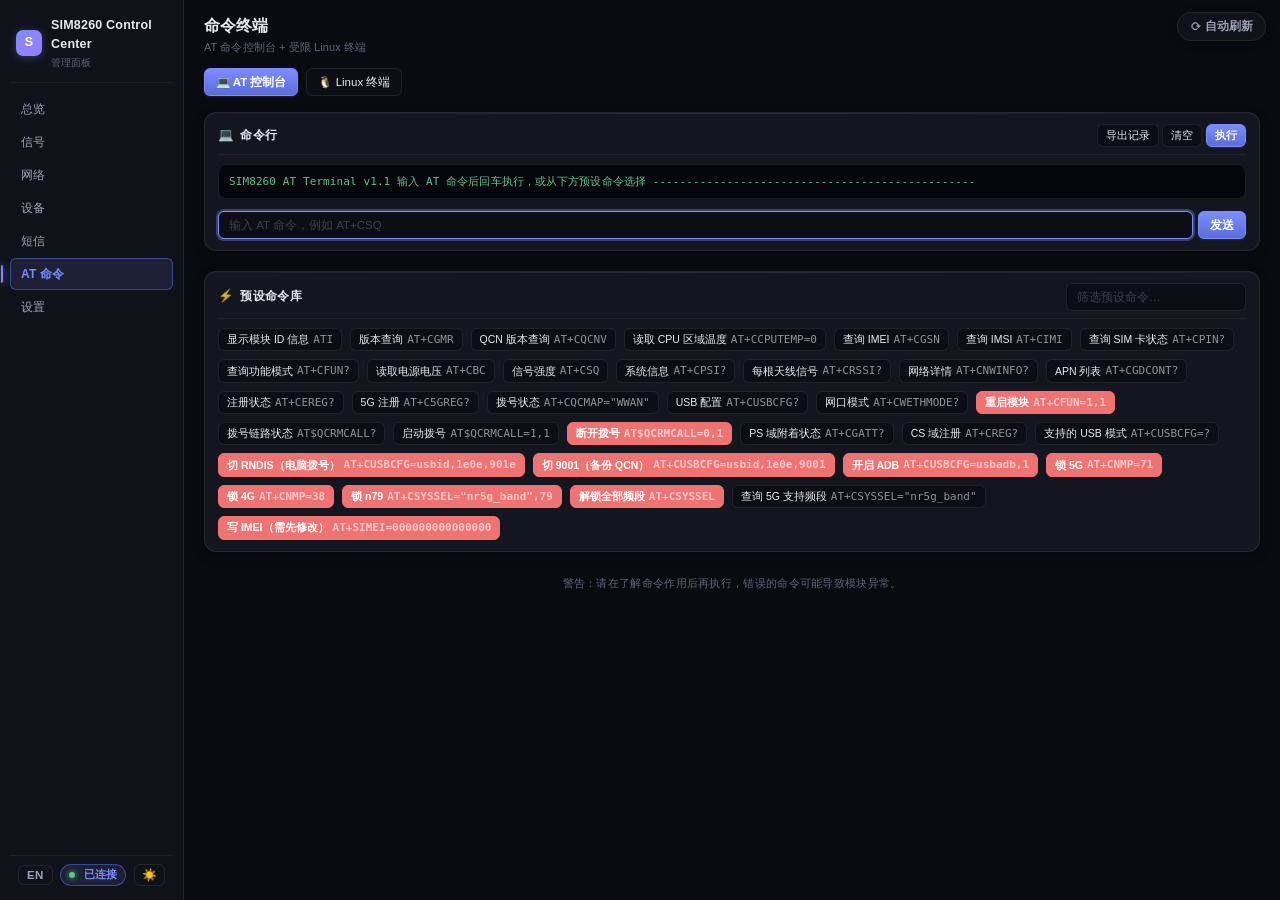
==== www/atcmd.html @ 304ddb35 "add" ====
<!DOCTYPE html>
<html lang="zh-CN">
<head>
  <meta charset="UTF-8" />
  <meta name="viewport" content="width=device-width, initial-scale=1.0, viewport-fit=cover" />
  <title>AT 命令终端 · SIM8260</title>
  <script src="js/wb-theme.js"></script>
  <script src="js/i18n.js"></script>
<link rel="stylesheet" href="css/styles.css" />
</head>
<body>

<header class="topbar">
  <div class="brand">
    <div class="brand-logo">S</div>
    <div>
      <div class="brand-title">SIM8260 Control Center</div>
      <div class="brand-subtitle">管理面板</div>
    </div>
  </div>
  <nav class="nav-tabs">
    <a href="index.html" class="nav-tab">总览</a>
    <a href="signal.html" class="nav-tab">信号</a>
    <a href="network.html" class="nav-tab">网络</a>
    <a href="device.html" class="nav-tab">设备</a>
    <a href="sms.html" class="nav-tab">短信</a>
    <a href="atcmd.html" class="nav-tab active">AT 命令</a>
    <a href="settings.html" class="nav-tab">设置</a>
  </nav>
  <div class="topbar-foot">
    <span class="status-pill online" id="status-pill">
      <span class="status-dot"></span>
      <span id="status-text">已连接</span>
    </span>
  </div>
</header>

<main class="container">
  <div>
    <h1 class="page-title">命令终端</h1>
    <p class="page-subtitle">AT 命令控制台 + 受限 Linux 终端</p>
  </div>

  <!-- Tab 切换 -->
  <div style="display:flex;gap:8px;margin-bottom:16px;">
    <button class="btn btn-primary" id="tab-at" onclick="switchTab('at')">💻 AT 控制台</button>
    <button class="btn" id="tab-shell" onclick="switchTab('shell')">🐧 Linux 终端</button>
  </div>

  <!-- ============ AT 控制台 ============ -->
  <div id="panel-at">
    <div class="card">
      <div class="card-header">
        <div class="card-title"><span class="icon">💻</span> 命令行</div>
        <div>
          <button class="btn btn-sm" onclick="exportLog()">导出记录</button>
          <button class="btn btn-sm" onclick="clearTerm()">清空</button>
          <button class="btn btn-sm btn-primary" onclick="sendInput()">执行</button>
        </div>
      </div>
      <div class="terminal" id="terminal">
<div class="prompt">SIM8260 AT Terminal v1.1
输入 AT 命令后回车执行，或从下方预设命令选择
------------------------------------------------</div>
      </div>
      <div class="input-group" style="margin-top:12px;">
        <input type="text" class="input" id="cmd-input" placeholder="输入 AT 命令，例如 AT+CSQ" 
               onkeydown="if(event.key==='Enter')sendInput()" />
        <button class="btn btn-primary" onclick="sendInput()">发送</button>
      </div>
    </div>

    <!-- 预设命令库 -->
    <div class="card" style="margin-top:20px;">
      <div class="card-header">
        <div class="card-title"><span class="icon">⚡</span> 预设命令库</div>
        <div style="display:flex;gap:8px;align-items:center;">
          <input type="text" class="input" id="preset-filter" placeholder="筛选预设命令…" style="width:180px;"
                 oninput="renderPresets()" />
        </div>
      </div>
      <div id="preset-list" style="display:flex;flex-wrap:wrap;gap:8px;"></div>
    </div>
  </div>

  <!-- ============ Linux 终端 ============ -->
  <div id="panel-shell" style="display:none;">
    <div class="card">
      <div class="card-header">
        <div class="card-title"><span class="icon">🐧</span> Linux 终端</div>
        <div>
          <button class="btn btn-sm" onclick="clearShell()">清空</button>
        </div>
      </div>
      <div class="terminal" id="shell-term">
<div class="prompt">受限只读 Linux 终端
支持：ls / free / df / cat / ps / top / uname / date / ifconfig / ip / dmesg / grep 等
禁止：rm / dd / reboot / kill / 重定向 / 管道拼接 等危险操作
------------------------------------------------</div>
      </div>
      <div class="input-group" style="margin-top:12px;">
        <input type="text" class="input" id="shell-input" placeholder="输入 Linux 命令，例如 free -m"
               onkeydown="if(event.key==='Enter')sendShell()" />
        <button class="btn btn-primary" onclick="sendShell()">执行</button>
      </div>
      <div style="font-size:12px;color:var(--text-muted);margin-top:10px;">
        ⚠️ 出于安全考虑，本终端仅允许只读/查询命令，写操作与危险命令会被拒绝。
      </div>
    </div>
  </div>

  <div class="footer">
    警告：请在了解命令作用后再执行，错误的命令可能导致模块异常。
  </div>
</main>

<script>
const term = document.getElementById('terminal');
const input = document.getElementById('cmd-input');
let history = [];
let histIdx = -1;

async function sendAT(cmd) {
  try {
    const r = await fetch('/cgi-bin/atcmd?cmd=' + encodeURIComponent(cmd));
    return await r.text();
  } catch (e) {
    return 'ERROR: ' + e.message;
  }
}

function appendText(html, cls = '') {
  const div = document.createElement('div');
  if (cls) div.className = cls;
  // 终端里写进去的都是 AT 命令与模块原始响应，绝不能被语言切换改写
  //（中文短信正文、中文运营商名会被翻掉，看到的就不是模块真实返回了）。
  div.setAttribute('data-i18n-skip', '1');
  div.innerHTML = html;
  term.appendChild(div);
  term.scrollTop = term.scrollHeight;
}

async function sendInput() {
  const cmd = input.value.trim();
  if (!cmd) return;
  if (!cmd.toUpperCase().startsWith('AT')) {
    appendText('<span style="color:#f87171">命令必须以 AT 开头</span>', 'error');
    return;
  }
  await runAt(cmd, cmd);
}

async function runAt(cmd, display) {
  history.push(cmd);
  histIdx = history.length;
  appendText('<span style="color:#4ade80">&gt; ' + escapeHtml(display) + '</span>');
  input.value = '';
  const t0 = performance.now();
  const resp = await sendAT(cmd);
  const t1 = performance.now();
  const clean = escapeHtml(resp).replace(/\n/g, '<br>');
  const isErr = /ERROR/.test(resp) || /^ERROR:/.test(resp.trim());
  appendText(clean + `<span style="color:#64748b;font-size:11px">— ${(t1-t0).toFixed(0)}ms</span>`, isErr ? 'error' : 'response');
}

function clearTerm() {
  term.innerHTML = '<div class="prompt">Terminal cleared.</div>';
}

// 注意：必须转义引号。预设命令里带双引号（AT+CQCMAP="WWAN"、
// AT+CSYSSEL="nr5g_band",79），不转义的话填进 title/onclick 属性时会把
// 属性提前截断 —— 之前「拨号状态」按钮点了没反应就是这么来的。
function escapeHtml(s) {
  return String(s||'').replace(/&/g,'&amp;').replace(/</g,'&lt;').replace(/>/g,'&gt;')
                      .replace(/"/g,'&quot;').replace(/'/g,'&#39;');
}

// ---- 导出记录（下载为 txt）----
function exportLog() {
  const text = term.innerText;
  const blob = new Blob([text], { type: 'text/plain;charset=utf-8' });
  const a = document.createElement('a');
  a.href = URL.createObjectURL(blob);
  a.download = 'at-log-' + new Date().toISOString().replace(/[:.]/g,'-') + '.txt';
  a.click();
  URL.revokeObjectURL(a.href);
}

// ---- 预设命令库 ----
const presets = [
  { label: '显示模块 ID 信息', cmd: 'ATI' },
  { label: '版本查询', cmd: 'AT+CGMR' },
  { label: 'QCN 版本查询', cmd: 'AT+CQCNV' },
  { label: '读取 CPU 区域温度', cmd: 'AT+CCPUTEMP=0' },
  { label: '查询 IMEI', cmd: 'AT+CGSN' },
  { label: '查询 IMSI', cmd: 'AT+CIMI' },
  { label: '查询 SIM 卡状态', cmd: 'AT+CPIN?' },
  { label: '查询功能模式', cmd: 'AT+CFUN?' },
  { label: '读取电源电压', cmd: 'AT+CBC' },
  { label: '信号强度', cmd: 'AT+CSQ' },
  { label: '系统信息', cmd: 'AT+CPSI?' },
  { label: '每根天线信号', cmd: 'AT+CRSSI?' },
  { label: '网络详情', cmd: 'AT+CNWINFO?' },
  { label: 'APN 列表', cmd: 'AT+CGDCONT?' },
  { label: '注册状态', cmd: 'AT+CEREG?' },
  { label: '5G 注册', cmd: 'AT+C5GREG?' },
  { label: '拨号状态', cmd: 'AT+CQCMAP="WWAN"' },
  { label: 'USB 配置', cmd: 'AT+CUSBCFG?' },
  { label: '网口模式', cmd: 'AT+CWETHMODE?' },
  { label: '重启模块', cmd: 'AT+CFUN=1,1', danger: true },

  // ---- 拨号 / 数据业务 ----
  { label: '拨号链路状态', cmd: 'AT$QCRMCALL?', note: '查询当前数据拨号连接状态' },
  { label: '启动拨号', cmd: 'AT$QCRMCALL=1,1' },
  { label: '断开拨号', cmd: 'AT$QCRMCALL=0,1', danger: true, confirm: true,
    warn: '会立即断开数据连接，正在上网会掉线。' },
  { label: 'PS 域附着状态', cmd: 'AT+CGATT?', note: '1 = 已附着到数据业务' },
  { label: 'CS 域注册', cmd: 'AT+CREG?', note: '2G/3G 电路域注册；查 4G EPS 注册请用 AT+CEREG?（见上方「注册状态」）' },

  // ---- USB 模式 ----
  { label: '支持的 USB 模式', cmd: 'AT+CUSBCFG=?' },
  { label: '切 RNDIS（电脑拨号）', cmd: 'AT+CUSBCFG=usbid,1e0e,901e', danger: true, confirm: true,
    warn: 'USB 会重新枚举，当前 ADB / 网页连接可能中断，需重新连接。' },
  { label: '切 9001（备份 QCN）', cmd: 'AT+CUSBCFG=usbid,1e0e,9001', danger: true, confirm: true,
    warn: 'USB 会重新枚举，当前 ADB / 网页连接可能中断，需重新连接。' },
  { label: '开启 ADB', cmd: 'AT+CUSBCFG=usbadb,1', danger: true, confirm: true,
    warn: 'USB 会重新枚举，当前连接可能中断。' },

  // ---- 锁网 / 锁频段 ----
  { label: '锁 5G', cmd: 'AT+CNMP=71', danger: true, confirm: true,
    warn: '锁定网络制式，若当地无 5G 覆盖会直接掉网。' },
  { label: '锁 4G', cmd: 'AT+CNMP=38', danger: true, confirm: true,
    warn: '锁定网络制式，若当地无 4G 覆盖会直接掉网。' },
  { label: '锁 n79', cmd: 'AT+CSYSSEL="nr5g_band",79', danger: true, confirm: true,
    warn: '锁定 5G 频段，频段不匹配会直接掉网。' },
  { label: '解锁全部频段', cmd: 'AT+CSYSSEL', danger: true, confirm: true,
    warn: '恢复全频段搜索。' },
  { label: '查询 5G 支持频段', cmd: 'AT+CSYSSEL="nr5g_band"' },

  // ---- 调试（危险，只载入不直发）----
  { label: '写 IMEI（需先修改）', cmd: 'AT+SIMEI=000000000000000', danger: true, confirm: true, loadOnly: true,
    warn: '写入 IMEI 是不可逆操作，且示例值是占位符（全 0）。直接发送会把 IMEI 写成无效值。' },
];

function renderPresets() {
  const kw = (document.getElementById('preset-filter').value || '').trim().toLowerCase();
  const list = document.getElementById('preset-list');
  const items = presets.filter(p => !kw || p.label.toLowerCase().includes(kw) || p.cmd.toLowerCase().includes(kw));
  // 用 data-idx + 事件绑定，不用内联 onclick：命令里含双引号时，内联写法会同时
  // 截断 HTML 属性和 JS 字符串（旧的「拨号状态」按钮因此点了没反应）。
  list.innerHTML = items.map((p, i) =>
    '<button type="button" class="btn btn-sm ' + (p.danger ? 'btn-danger' : '') + '" data-idx="' + i + '" ' +
    'title="' + escapeHtml(p.cmd + (p.note ? '  —  ' + p.note : '')) + '">' +
    escapeHtml(p.label) +
    ' <span style="opacity:.6;font-family:monospace;font-size:11px;">' + escapeHtml(p.cmd) + '</span></button>'
  ).join('');
  list.querySelectorAll('button[data-idx]').forEach(function (b) {
    b.addEventListener('click', function () {
      const p = items[parseInt(b.getAttribute('data-idx'), 10)];
      if (p) handlePreset(p);
    });
  });
}

// 点击预设：默认直接发送；带 confirm 的先二次确认；带 loadOnly 的只载入输入框
// （这类命令含占位值或不可逆，必须先改好再手动发）。
function handlePreset(p) {
  if (p.loadOnly) {
    input.value = p.cmd;
    input.focus();
    appendText('<span style="color:#fbbf24">▸ ' + escapeHtml(p.label) +
               ' 已载入输入框，请修改后再回车执行</span>');
    return;
  }
  if (p.confirm) {
    const msg = '确认执行？\n\n' + p.cmd + '\n\n' + (p.warn || '该操作会改变模块配置。');
    if (!confirm(msg)) {
      appendText('<span style="color:#64748b">▸ 已取消：' + escapeHtml(p.label) + '</span>');
      return;
    }
  }
  appendText('<span style="color:#60a5fa">▸ ' + escapeHtml(p.label) + '</span>');
  runAt(p.cmd, p.cmd);
}

// ---- Tab 切换 ----
function switchTab(t) {
  const at = document.getElementById('panel-at');
  const sh = document.getElementById('panel-shell');
  const btAt = document.getElementById('tab-at');
  const btSh = document.getElementById('tab-shell');
  if (t === 'at') {
    at.style.display = ''; sh.style.display = 'none';
    btAt.className = 'btn btn-primary'; btSh.className = 'btn';
  } else {
    at.style.display = 'none'; sh.style.display = '';
    btSh.className = 'btn btn-primary'; btAt.className = 'btn';
  }
}

// ---- Linux 终端（受限只读）----
const shellTerm = document.getElementById('shell-term');
function appendShell(html, cls = '') {
  const div = document.createElement('div');
  if (cls) div.className = cls;
  // 同 appendText：Linux 终端输出是系统原文（中文路径、进程名等），不参与翻译。
  div.setAttribute('data-i18n-skip', '1');
  div.innerHTML = html;
  shellTerm.appendChild(div);
  shellTerm.scrollTop = shellTerm.scrollHeight;
}
async function sendShell() {
  const cmd = document.getElementById('shell-input').value.trim();
  if (!cmd) return;
  appendShell('<span style="color:#4ade80">root@module:/# ' + escapeHtml(cmd) + '</span>');
  document.getElementById('shell-input').value = '';
  try {
    const r = await fetch('/cgi-bin/shell?cmd=' + encodeURIComponent(cmd));
    const t = await r.text();
    appendShell(escapeHtml(t).replace(/\n/g, '<br>'));
  } catch (e) {
    appendShell('<span style="color:#f87171">ERROR: ' + escapeHtml(e.message) + '</span>', 'error');
  }
}
function clearShell() {
  shellTerm.innerHTML = '<div class="prompt">Shell cleared.</div>';
}

// 上下键历史（AT 终端）
input.addEventListener('keydown', e => {
  if (e.key === 'ArrowUp' && history.length > 0) {
    histIdx = Math.max(0, histIdx - 1);
    input.value = history[histIdx] || '';
    e.preventDefault();
  } else if (e.key === 'ArrowDown') {
    histIdx = Math.min(history.length, histIdx + 1);
    input.value = history[histIdx] || '';
    e.preventDefault();
  }
});

renderPresets();
input.focus();
</script>
</body>
</html>
---- www/css/styles.css ----
/* =============================================================
   SIM8260 Control Center — 高级双主题
   · 深色：极暗近黑 + 高级冷蓝紫主色（Linear/Vercel 风）
   · 亮色：暖米白 + 极克制靛蓝主色（Apple/Stripe 风）
   · 紧凑 + 精致 + 留白层次
   ============================================================= */

/* =============================================================
   深色主题（默认）
   ============================================================= */
:root,
[data-theme="dark"] {
  /* —— 背景层次（5 级）—— */
  --bg-page:        #0a0b10;        /* 页面底：极暗近黑 */
  --bg-elevated:    #10121a;        /* 顶栏/侧边栏：稍亮 */
  --bg-card:        #14161f;        /* 卡片底 */
  --bg-card-hover:  #1a1d28;        /* 卡片悬停 */
  --bg-inset:       #0d0e15;        /* 输入区/温度格 */
  --bg-input:       #0d0e15;
  --bg-mask:        rgba(5,6,10,0.7);
  --bg-table-row:   rgba(255,255,255,0.015);

  /* —— 边框（细、克制）—— */
  --border-soft:    rgba(255,255,255,0.05);
  --border:         rgba(255,255,255,0.08);
  --border-strong:  rgba(255,255,255,0.14);
  --border-accent:  rgba(99,124,255,0.45);  /* 蓝紫描边 */

  /* —— 文字（4 级）—— */
  --text:           #e8eaf0;        /* 主文字 */
  --text-secondary: #9da3b4;        /* 次文字 */
  --text-muted:     #5d6478;        /* 暗文字 */
  --text-dim:       #3a3f4f;        /* 占位/边框级 */
  --text-inverse:   #ffffff;

  /* —— 主色：高级冷蓝紫（参考 Linear/Arc/Vercel）—— */
  --primary:        #7c8cff;        /* 蓝紫主色 */
  --primary-2:      #9c7cf5;        /* 紫副色（hover/渐变） */
  --primary-3:      #5a6dd9;        /* 深主色（按下） */
  --primary-soft:   rgba(124,140,255,0.12);
  --primary-fade:   rgba(124,140,255,0.05);
  --primary-glow:   0 0 0 1px rgba(124,140,255,0.5), 0 0 20px rgba(124,140,255,0.18);

  /* —— 状态色（低饱和、高级）—— */
  --ok:             #5fc28a;        /* 高级绿（青绿） */
  --warn:           #e8b965;        /* 高级橙（暗金） */
  --err:            #ef7373;        /* 高级红（粉红） */
  --info:           #7ab8e8;        /* 高级蓝 */
  --good:           #5fc28a;
  --bad:            #ef7373;

  /* —— 阴影（极简 + 高级层次）—— */
  --shadow-card:    0 1px 0 rgba(255,255,255,0.025) inset, 0 1px 2px rgba(0,0,0,0.3), 0 4px 12px rgba(0,0,0,0.2);
  --shadow-pop:     0 12px 36px rgba(0,0,0,0.55);
  --shadow-focus:   0 0 0 2px rgba(124,140,255,0.35);

  /* —— 圆角（统一克制度）—— */
  --r-lg:  12px;
  --r-md:  8px;
  --r-sm:  6px;

  --font-mono: "JetBrains Mono", "Fira Code", "SF Mono", "Cascadia Code", Consolas, monospace;
  --ease: cubic-bezier(0.16, 1, 0.3, 1);
}

/* =============================================================
   亮色主题（高级米白 + 极克制靛蓝）
   ============================================================= */
[data-theme="light"] {
  /* —— 背景层次：暖米白，不是纯白（高级感）—— */
  --bg-page:        #f8f7f4;        /* 页面底：米白 */
  --bg-elevated:    #ffffff;        /* 顶栏/侧边栏：纯白 */
  --bg-card:        #ffffff;        /* 卡片底：纯白 */
  --bg-card-hover:  #fbfaf7;        /* 卡片悬停：米色 */
  --bg-inset:       #f4f2ec;        /* 输入区：暖灰 */
  --bg-input:       #ffffff;
  --bg-mask:        rgba(20,20,30,0.4);
  --bg-table-row:   rgba(0,0,0,0.015);

  /* —— 边框（淡、精致）—— */
  --border-soft:    rgba(20,20,40,0.04);
  --border:         rgba(20,20,40,0.08);
  --border-strong:  rgba(20,20,40,0.14);
  --border-accent:  rgba(76,81,222,0.4);

  /* —— 文字（4 级）—— */
  --text:           #1a1b25;        /* 主文字：近黑 */
  --text-secondary: #5a5f70;        /* 次文字 */
  --text-muted:     #8b8f9c;        /* 暗文字 */
  --text-dim:       #c5c7cf;        /* 占位级 */
  --text-inverse:   #ffffff;

  /* —— 主色：靛蓝（极克制，参考 Stripe）—— */
  --primary:        #4c51de;
  --primary-2:      #6a5fdf;
  --primary-3:      #3a3fbf;
  --primary-soft:   rgba(76,81,222,0.08);
  --primary-fade:   rgba(76,81,222,0.04);
  --primary-glow:   0 0 0 1px rgba(76,81,222,0.5), 0 0 18px rgba(76,81,222,0.16);

  /* —— 状态色（亮色版，饱和度适中）—— */
  --ok:             #2c8a5e;
  --warn:           #b48128;
  --err:            #c84545;
  --info:           #3878c4;
  --good:           #2c8a5e;
  --bad:            #c84545;

  --shadow-card:    0 1px 0 rgba(255,255,255,1) inset, 0 1px 2px rgba(20,20,40,0.04), 0 2px 8px rgba(20,20,40,0.04);
  --shadow-pop:     0 12px 32px rgba(20,20,40,0.16);
  --shadow-focus:   0 0 0 2px rgba(76,81,222,0.28);

  --r-lg:  12px;
  --r-md:  8px;
  --r-sm:  6px;
}

* { margin: 0; padding: 0; box-sizing: border-box; }
html { scroll-behavior: smooth; }

body {
  font-family: -apple-system, BlinkMacSystemFont, "Segoe UI", "PingFang SC",
               "Hiragino Sans GB", "Microsoft YaHei", "Source Han Sans CN", sans-serif;
  background: var(--bg-page);
  color: var(--text);
  min-height: 100vh;
  line-height: 1.5;
  font-size: 12.5px;
  font-feature-settings: "tnum" 1;
  -webkit-font-smoothing: antialiased;
  text-rendering: optimizeLegibility;
  transition: background-color 0.2s ease, color 0.2s ease;
  letter-spacing: 0.1px;
}

/* =============================================================
   左侧侧边栏
   ============================================================= */
.topbar {
  position: fixed;
  left: 0; top: 0; bottom: 0;
  width: 184px;
  z-index: 100;
  background: var(--bg-elevated);
  border-right: 1px solid var(--border);
  padding: 12px 10px 10px;
  display: flex;
  flex-direction: column;
  overflow-y: auto;
}

.brand {
  display: flex; align-items: center; gap: 9px;
  padding: 4px 6px 12px;
  border-bottom: 1px solid var(--border-soft);
  margin-bottom: 10px;
}
.brand .logo,
.brand-logo {
  width: 26px; height: 26px;
  border-radius: 7px;
  background: linear-gradient(135deg, var(--primary) 0%, var(--primary-2) 100%);
  display: grid; place-items: center;
  font-size: 12.5px; font-weight: 700; color: var(--text-inverse);
  box-shadow: 0 2px 8px rgba(124,140,255,0.3);
  flex-shrink: 0;
}
.brand-title { font-size: 12.5px; font-weight: 600; color: var(--text); letter-spacing: 0.2px; }
.brand-subtitle { font-size: 10px; color: var(--text-muted); margin-top: 1px; }

.nav-tabs {
  display: flex; flex-direction: column;
  gap: 1px;
  flex: 1;
  padding: 0;
  background: transparent;
  border: none;
}
.nav-tab {
  display: flex; align-items: center; gap: 9px;
  padding: 6px 10px;
  border-radius: var(--r-sm);
  cursor: pointer;
  color: var(--text-secondary);
  font-size: 12px;
  font-weight: 500;
  transition: all 0.12s var(--ease);
  border: 1px solid transparent;
  text-decoration: none;
  position: relative;
}
.nav-tab .ico { width: 16px; text-align: center; opacity: 0.9; font-size: 12.5px; }
.nav-tab:hover { color: var(--text); background: var(--primary-fade); }
.nav-tab.active {
  color: var(--primary);
  background: var(--primary-soft);
  border-color: var(--border-accent);
  font-weight: 600;
}
.nav-tab.active::before {
  content: '';
  position: absolute; left: -10px; top: 6px; bottom: 6px;
  width: 2px;
  background: linear-gradient(180deg, var(--primary) 0%, var(--primary-2) 100%);
  border-radius: 0 2px 2px 0;
  box-shadow: 0 0 10px var(--primary);
}

.topbar > div:last-child,
.topbar-foot {
  margin-top: auto;
  padding: 8px 8px 4px;
  border-top: 1px solid var(--border-soft);
  font-size: 10.5px;
  color: var(--text-muted);
  display: flex; align-items: center; justify-content: space-between; gap: 6px;
}
.conn-dot,
.status-dot {
  display: inline-block; width: 6px; height: 6px;
  border-radius: 50%;
  background: var(--ok);
  box-shadow: 0 0 6px var(--ok);
  margin-right: 5px;
  vertical-align: 1px;
}
.status-dot.off { background: var(--text-dim); box-shadow: none; }
.status-dot.warn { background: var(--warn); box-shadow: 0 0 6px var(--warn); }

.theme-toggle {
  background: transparent;
  border: 1px solid var(--border);
  border-radius: var(--r-sm);
  padding: 3px 7px;
  font-size: 12px;
  color: var(--text-secondary);
  cursor: pointer;
  transition: all 0.12s var(--ease);
  display: inline-flex; align-items: center; gap: 3px;
  font-family: inherit;
}
.theme-toggle:hover { color: var(--primary); border-color: var(--border-accent); background: var(--primary-fade); }

/* 语言切换（中 / EN），与主题按钮并列在顶栏 */
.lang-toggle {
  background: transparent;
  border: 1px solid var(--border);
  border-radius: var(--r-sm);
  padding: 3px 8px;
  font-size: 11.5px;
  font-weight: 600;
  letter-spacing: 0.3px;
  color: var(--text-secondary);
  cursor: pointer;
  transition: all 0.12s var(--ease);
  display: inline-flex; align-items: center; gap: 3px;
  font-family: inherit;
  min-width: 30px;
  justify-content: center;
}
.lang-toggle:hover { color: var(--primary); border-color: var(--border-accent); background: var(--primary-fade); }

/* 全局自动刷新开关（右上角浮动） */
.auto-refresh {
  position: fixed;
  top: 12px; right: 14px;
  z-index: 300;
  background: var(--bg-elevated);
  border: 1px solid var(--border);
  border-radius: 999px;
  padding: 6px 12px;
  font-size: 11.5px;
  font-weight: 600;
  color: var(--text-secondary);
  cursor: pointer;
  transition: all 0.15s var(--ease);
  display: inline-flex; align-items: center; gap: 4px;
  font-family: inherit;
  box-shadow: 0 2px 10px rgba(0,0,0,0.18);
}
.auto-refresh:hover { color: var(--primary); border-color: var(--border-accent); }
.auto-refresh.on {
  color: #fff;
  background: linear-gradient(135deg, var(--primary) 0%, var(--primary-2) 100%);
  border-color: transparent;
  box-shadow: 0 2px 14px rgba(124,140,255,0.45);
}

/* =============================================================
   主内容容器（紧凑 + 留白层次）
   ============================================================= */
.container {
  margin-left: 184px;
  padding: 14px 20px 18px;
  max-width: 1520px;
  position: relative;
  z-index: 1;
}

.page-title {
  font-size: 15.5px;
  font-weight: 600;
  color: var(--text);
  margin-bottom: 2px;
  letter-spacing: 0.1px;
}
.page-subtitle {
  color: var(--text-muted);
  font-size: 11px;
  margin-bottom: 12px;
  display: flex; align-items: center; gap: 5px;
}
.page-subtitle .dot {
  width: 4px; height: 4px; border-radius: 50%;
  background: var(--primary);
  box-shadow: 0 0 5px var(--primary);
}

/* =============================================================
   网格
   ============================================================= */
.grid { display: grid; gap: 10px; }
.grid-2 { grid-template-columns: repeat(2, 1fr); }
.grid-3 { grid-template-columns: repeat(3, 1fr); }
.grid-4 { grid-template-columns: repeat(4, 1fr); }
.grid-dash { display: grid; grid-template-columns: repeat(12, 1fr); gap: 10px; }
.col-3  { grid-column: span 3; }
.col-4  { grid-column: span 4; }
.col-6  { grid-column: span 6; }
.col-8  { grid-column: span 8; }
.col-9  { grid-column: span 9; }
.col-12 { grid-column: span 12; }

/* =============================================================
   卡片（高级感：精致边 + 极简阴影 + 顶部 1px 高光）
   ============================================================= */
.card {
  background: var(--bg-card);
  border: 1px solid var(--border);
  border-radius: var(--r-lg);
  padding: 11px 13px;
  position: relative;
  transition: border-color 0.15s var(--ease), background 0.15s var(--ease), transform 0.15s var(--ease);
  box-shadow: var(--shadow-card);
}
/* 顶部 1px 高光线（高级细节：白主题下为底部阴影、亮主题下为顶部亮线） */
.card::before {
  content: '';
  position: absolute; left: 10px; right: 10px; top: 0;
  height: 1px;
  background: linear-gradient(90deg, transparent 0%, var(--border-strong) 50%, transparent 100%);
  pointer-events: none;
  border-radius: 1px;
  opacity: 0.5;
}
[data-theme="light"] .card::before {
  background: linear-gradient(90deg, transparent 0%, rgba(255,255,255,0.9) 50%, transparent 100%);
  opacity: 1;
}
.card:hover { background: var(--bg-card-hover); border-color: var(--border-strong); }

.card-header {
  display: flex; align-items: center; justify-content: space-between;
  margin-bottom: 9px;
  padding-bottom: 7px;
  border-bottom: 1px solid var(--border-soft);
  min-height: 22px;
}
.card-title {
  display: flex; align-items: center; gap: 6px;
  font-size: 11.5px; font-weight: 600;
  color: var(--text);
  letter-spacing: 0.3px;
  text-transform: uppercase;
  font-feature-settings: "tnum" 0;
}
.card-title .icon { font-size: 12.5px; opacity: 0.85; }
.card-action { color: var(--text-muted); font-size: 10.5px; cursor: pointer; transition: color 0.12s; }
.card-action:hover { color: var(--primary); }
.card-footer { margin-top: 9px; padding-top: 7px; border-top: 1px solid var(--border-soft); font-size: 10.5px; color: var(--text-muted); }

.card-compact { padding: 8px 11px; }
.card-compact .card-header { margin-bottom: 5px; padding-bottom: 5px; min-height: 18px; }

/* =============================================================
   表格（高级：分隔行 hover）
   ============================================================= */
.info-table { width: 100%; border-collapse: collapse; }
.info-table tr { border-bottom: 1px dashed var(--border-soft); transition: background 0.1s var(--ease); }
.info-table tr:last-child { border-bottom: none; }
.info-table td {
  padding: 5px 0;
  font-size: 11.5px;
  color: var(--text);
  vertical-align: top;
}
.info-table td:first-child {
  color: var(--text-secondary);
  width: 38%;
  font-weight: 500;
  padding-right: 8px;
}
.info-table td:last-child {
  font-family: var(--font-mono);
  text-align: right;
  color: var(--text);
  font-size: 11.5px;
  font-weight: 500;
}
.info-table tr:hover { background: var(--bg-table-row); }

.info-long {
  font-family: var(--font-mono);
  font-size: 10.5px;
  text-align: left;
  line-height: 1.55;
  word-break: break-all;
  color: var(--text-secondary);
}

/* =============================================================
   徽章 / 状态
   ============================================================= */
.badge {
  display: inline-flex; align-items: center; gap: 4px;
  padding: 2px 7px;
  font-size: 10px;
  font-weight: 600;
  border-radius: 999px;
  background: var(--bg-inset);
  color: var(--text-secondary);
  border: 1px solid var(--border);
  line-height: 1.4;
  letter-spacing: 0.2px;
}
.badge .b-dot { width: 4px; height: 4px; border-radius: 50%; background: currentColor; }
.badge-ok    { color: var(--ok);     background: rgba(95,194,138,0.10); border-color: rgba(95,194,138,0.25); }
.badge-warn  { color: var(--warn);   background: rgba(232,185,101,0.10); border-color: rgba(232,185,101,0.25); }
.badge-err   { color: var(--err);    background: rgba(239,115,115,0.10); border-color: rgba(239,115,115,0.25); }
.badge-info  { color: var(--info);   background: rgba(122,184,232,0.10); border-color: rgba(122,184,232,0.25); }
.badge-good  { color: var(--good);   background: rgba(95,194,138,0.10); border-color: rgba(95,194,138,0.25); }
.badge-bad   { color: var(--bad);    background: rgba(239,115,115,0.10); border-color: rgba(239,115,115,0.25); }
.status-pill { display: inline-flex; align-items: center; gap: 4px; padding: 2px 8px; font-size: 10.5px; font-weight: 600; border-radius: 999px; background: var(--primary-soft); color: var(--primary); border: 1px solid var(--border-accent); }

/* =============================================================
   按钮（精致：克制度、留白、焦点环）
   ============================================================= */
.btn {
  display: inline-flex; align-items: center; justify-content: center;
  gap: 4px;
  padding: 5px 11px;
  font-size: 11.5px;
  font-weight: 500;
  font-family: inherit;
  border-radius: var(--r-sm);
  cursor: pointer;
  background: var(--bg-inset);
  color: var(--text);
  border: 1px solid var(--border);
  transition: all 0.12s var(--ease);
  text-decoration: none;
  white-space: nowrap;
  user-select: none;
  line-height: 1.4;
}
.btn:hover { background: var(--primary-fade); border-color: var(--border-strong); color: var(--primary); }
.btn:active { transform: translateY(0.5px); }
.btn:disabled { opacity: 0.45; cursor: not-allowed; }
.btn:focus-visible { outline: none; box-shadow: var(--shadow-focus); }

.btn-primary {
  background: linear-gradient(180deg, var(--primary) 0%, var(--primary-3) 100%);
  color: var(--text-inverse);
  border-color: var(--primary);
  font-weight: 600;
  box-shadow: 0 1px 2px rgba(124,140,255,0.2);
}
.btn-primary:hover { filter: brightness(1.08); color: var(--text-inverse); }
.btn-ok    { background: var(--ok);    color: var(--text-inverse); border-color: var(--ok);    font-weight: 600; }
.btn-err,
.btn-danger{ background: var(--err);   color: var(--text-inverse); border-color: var(--err);   font-weight: 600; }
.btn-ghost { background: transparent; border-color: transparent; }
.btn-ghost:hover { background: var(--primary-fade); border-color: var(--border); }

.btn-sm { padding: 3px 8px; font-size: 10.5px; }
.btn-xs { padding: 2px 6px; font-size: 10px; }
.btn-block { width: 100%; }

/* =============================================================
   输入框 / 选择
   ============================================================= */
.input, .select, input[type="text"], input[type="number"], input[type="password"], textarea {
  width: 100%;
  padding: 5px 10px;
  font-size: 11.5px;
  font-family: inherit;
  color: var(--text);
  background: var(--bg-input);
  border: 1px solid var(--border);
  border-radius: var(--r-sm);
  outline: none;
  transition: border-color 0.12s var(--ease), box-shadow 0.12s var(--ease);
  line-height: 1.4;
}
.input:hover, .select:hover, input:hover, textarea:hover { border-color: var(--border-strong); }
.input:focus, .select:focus, input:focus, textarea:focus {
  border-color: var(--primary);
  box-shadow: var(--shadow-focus);
}
.input::placeholder, textarea::placeholder, input::placeholder { color: var(--text-dim); }

textarea { resize: vertical; min-height: 56px; font-family: var(--font-mono); }
.select { cursor: pointer; appearance: none; -webkit-appearance: none;
  background-image: url("data:image/svg+xml;utf8,<svg xmlns='http://www.w3.org/2000/svg' width='10' height='10' viewBox='0 0 12 12'><path d='M2 4l4 4 4-4' stroke='%239da3b4' stroke-width='1.4' fill='none' stroke-linecap='round'/></svg>");
  background-repeat: no-repeat; background-position: right 9px center; padding-right: 24px;
}
[data-theme="light"] .select {
  background-image: url("data:image/svg+xml;utf8,<svg xmlns='http://www.w3.org/2000/svg' width='10' height='10' viewBox='0 0 12 12'><path d='M2 4l4 4 4-4' stroke='%235a5f70' stroke-width='1.4' fill='none' stroke-linecap='round'/></svg>");
}

.input-group { display: flex; gap: 5px; align-items: center; }
.input-group .input, .input-group .select { flex: 1; }

/* =============================================================
   分隔线
   ============================================================= */
.divider {
  height: 1px; background: var(--border-soft);
  margin: 7px 0;
}
.divider-with-text {
  display: flex; align-items: center; gap: 8px;
  color: var(--text-muted); font-size: 10.5px;
  margin: 7px 0;
  text-transform: uppercase; letter-spacing: 0.5px;
}
.divider-with-text::before, .divider-with-text::after {
  content: ''; flex: 1; height: 1px; background: var(--border-soft);
}

/* =============================================================
   信号环
   ============================================================= */
.signal-card { display: flex; align-items: center; gap: 11px; }
.signal-ring-wrap { display: flex; align-items: center; gap: 12px; }
.signal-ring { width: 78px; height: 78px; flex-shrink: 0; position: relative; }
.signal-ring svg { width: 100%; height: 100%; transform: rotate(-90deg); }
.signal-ring-bg { fill: none; stroke: var(--border); stroke-width: 6; }
.signal-ring-fg { fill: none; stroke: var(--primary); stroke-width: 6; stroke-linecap: round; transition: stroke-dashoffset 0.6s var(--ease); }
.signal-ring-tick { fill: none; stroke: var(--border-soft); stroke-width: 1; }
.signal-ring-text {
  position: absolute; inset: 0;
  display: flex; flex-direction: column;
  align-items: center; justify-content: center;
  font-size: 18px; font-weight: 700;
  color: var(--text);
  pointer-events: none;
}
.signal-ring-text .num { font-size: 19px; line-height: 1.1; }
.signal-ring-text .lbl { font-size: 8px; color: var(--text-muted); letter-spacing: 0.5px; margin-top: 2px; }

.signal-detail { display: flex; flex-direction: column; gap: 6px; flex: 1; min-width: 0; }
.sig-subhead {
  margin-top: 9px; padding-top: 9px;
  border-top: 1px dashed var(--border);
  font-size: 10px; font-weight: 600;
  color: var(--primary);
  letter-spacing: 0.5px;
  display: flex; align-items: center; gap: 4px;
}
.signal-row { display: flex; justify-content: space-between; align-items: center; gap: 10px; font-size: 11px; line-height: 1.45; }
.signal-row .k { color: var(--text-secondary); white-space: nowrap; flex-shrink: 0; }
.signal-row .v { font-family: var(--font-mono); color: var(--text); font-weight: 600; white-space: nowrap; text-align: right; }

.rat-pill {
  display: inline-flex; align-items: center; gap: 3px;
  padding: 1px 6px; font-size: 9.5px; font-weight: 600;
  border-radius: 999px;
  background: var(--primary-soft); color: var(--primary);
  border: 1px solid var(--border-accent);
  letter-spacing: 0.3px;
}

/* =============================================================
   频段多选 chip（Band Lock）
   ============================================================= */
.band-chip {
  display: inline-flex; align-items: center; gap: 5px;
  font-size: 12px; font-weight: 500;
  color: var(--text-secondary);
  border: 1px solid var(--border);
  border-radius: 8px;
  padding: 4px 9px;
  cursor: pointer;
  user-select: none;
  background: var(--bg-elevated);
  transition: all 0.12s var(--ease);
}
.band-chip:hover { border-color: var(--border-accent); color: var(--text); }
.band-chip input[type="checkbox"] {
  width: 13px; height: 13px;
  margin: 0;
  accent-color: var(--primary);
  cursor: pointer;
  flex-shrink: 0;
}
/* 选中态：主色渐变背景 + 白字 + 描边 + 阴影，与未选中强烈区分 */
.band-chip:has(input[type="checkbox"]:checked) {
  background: linear-gradient(135deg, var(--primary) 0%, var(--primary-2) 100%);
  color: #fff;
  border-color: transparent;
  font-weight: 600;
  box-shadow: 0 2px 10px rgba(124,140,255,0.4);
}
.band-chip:has(input[type="checkbox"]:checked) input[type="checkbox"] {
  accent-color: #fff;
}

/* =============================================================
   数值 / KPI
   ============================================================= */
.metric { display: flex; flex-direction: column; gap: 2px; }
.metric-label { color: var(--text-muted); font-size: 10.5px; letter-spacing: 0.2px; }
.metric-value {
  font-family: var(--font-mono);
  font-size: 20px; font-weight: 700;
  color: var(--text);
  letter-spacing: -0.3px;
  line-height: 1.1;
}
.metric-unit { font-size: 10.5px; color: var(--text-muted); font-weight: 500; margin-left: 2px; }
.metric-trend { font-size: 10.5px; color: var(--text-muted); margin-top: 1px; }
.metric-large .metric-value { font-size: 24px; }

/* =============================================================
   进度条
   ============================================================= */
.meter-list { display: flex; flex-direction: column; gap: 7px; }
.meter-row { display: flex; flex-direction: column; gap: 3px; }
.meter-top { display: flex; justify-content: space-between; align-items: center; font-size: 10.5px; }
.meter-top .name { color: var(--text-secondary); }
.meter-top .val  { font-family: var(--font-mono); color: var(--text); font-weight: 600; }
.meter {
  width: 100%; height: 5px;
  background: var(--border-soft);
  border-radius: 999px;
  overflow: hidden;
}
.meter-fill {
  height: 100%;
  background: linear-gradient(90deg, var(--primary) 0%, var(--primary-2) 100%);
  border-radius: 999px;
  transition: width 0.5s var(--ease);
  box-shadow: 0 0 6px rgba(124,140,255,0.3);
}
[data-theme="light"] .meter-fill { box-shadow: none; }
.meter-fill.warn   { background: linear-gradient(90deg, var(--warn) 0%, #f0c987 100%); box-shadow: 0 0 6px rgba(232,185,101,0.3); }
.meter-fill.danger { background: linear-gradient(90deg, var(--err) 0%, #f09090 100%);  box-shadow: 0 0 6px rgba(239,115,115,0.3); }

/* =============================================================
   天线柱状图
   ============================================================= */
.antennas { display: grid; grid-template-columns: repeat(4, 1fr); gap: 6px; }
.antenna-bar {
  display: flex; flex-direction: column; align-items: center; gap: 4px;
  padding: 7px 3px;
  background: var(--bg-inset);
  border: 1px solid var(--border-soft);
  border-radius: var(--r-sm);
  transition: border-color 0.12s var(--ease);
}
.antenna-bar:hover { border-color: var(--border); }
.antenna-bar .bar {
  width: 18px; height: 50px;
  background: var(--border-soft);
  border-radius: 3px;
  position: relative;
  overflow: hidden;
}
.antenna-bar .bar-fill {
  position: absolute; left: 0; right: 0; bottom: 0;
  background: linear-gradient(180deg, var(--primary-2) 0%, var(--primary) 100%);
  border-radius: 3px;
  transition: height 0.5s var(--ease);
  box-shadow: 0 0 6px rgba(124,140,255,0.3);
}
[data-theme="light"] .antenna-bar .bar-fill { box-shadow: none; }
.antenna-bar .bar-fill.warn   { background: linear-gradient(180deg, var(--warn) 0%, #f0c987 100%); box-shadow: 0 0 6px rgba(232,185,101,0.3); }
.antenna-bar .bar-fill.danger { background: linear-gradient(180deg, var(--err) 0%, #f09090 100%);  box-shadow: 0 0 6px rgba(239,115,115,0.3); }
.antenna-bar .val { font-family: var(--font-mono); font-size: 11.5px; font-weight: 600; color: var(--text); }
.antenna-bar .name { font-size: 10px; color: var(--text-muted); letter-spacing: 0.3px; }

/* =============================================================
   温度格子
   ============================================================= */
.temp-grid { display: grid; grid-template-columns: repeat(7, 1fr); gap: 5px; }
.temp-cell {
  background: var(--bg-inset);
  border: 1px solid var(--border-soft);
  border-radius: var(--r-sm);
  padding: 7px 2px;
  text-align: center;
  display: flex; flex-direction: column; gap: 0;
  align-items: center;
  transition: border-color 0.12s var(--ease);
}
.temp-cell:hover { border-color: var(--border); }
.temp-cell .t-val { font-family: var(--font-mono); font-size: 15px; font-weight: 700; color: var(--text); line-height: 1; }
.temp-cell .t-lbl { font-size: 9.5px; color: var(--text-muted); margin-top: 2px; letter-spacing: 0.3px; }
.temp-cell.cool    .t-val { color: var(--ok); }
.temp-cell.normal  .t-val { color: var(--text); }
.temp-cell.warm    .t-val { color: var(--warn); }
.temp-cell.hot     .t-val { color: var(--err); }

/* =============================================================
   终端
   ============================================================= */
.terminal {
  background: #06070c;
  border: 1px solid var(--border);
  border-radius: var(--r-md);
  padding: 8px 10px;
  font-family: var(--font-mono);
  font-size: 11px;
  color: #c8d4e3;
  line-height: 1.55;
  max-height: 240px;
  overflow-y: auto;
}
[data-theme="light"] .terminal { background: #f8f7f4; color: #1a1b25; border-color: rgba(20,20,40,0.1); }
.terminal .prompt   { color: var(--ok); }
.terminal .response { color: #9da3b4; }
[data-theme="light"] .terminal .response { color: #5a5f70; }
.terminal .error    { color: var(--err); }
.terminal .ok       { color: var(--ok); }
.terminal::-webkit-scrollbar { width: 5px; }
.terminal::-webkit-scrollbar-thumb { background: var(--border-strong); border-radius: 3px; }

/* =============================================================
   标签页
   ============================================================= */
.tabs { display: flex; gap: 4px; border-bottom: 1px solid var(--border-soft); margin-bottom: 8px; }
.tab {
  padding: 5px 10px;
  font-size: 11.5px;
  cursor: pointer;
  color: var(--text-secondary);
  border-bottom: 2px solid transparent;
  margin-bottom: -1px;
  transition: all 0.12s var(--ease);
}
.tab:hover { color: var(--text); }
.tab.active { color: var(--primary); border-bottom-color: var(--primary); font-weight: 600; }

/* =============================================================
   提示框
   ============================================================= */
.notice {
  display: flex; gap: 7px;
  padding: 7px 10px;
  background: rgba(232,185,101,0.06);
  border: 1px solid rgba(232,185,101,0.2);
  border-radius: var(--r-sm);
  font-size: 11px;
  color: var(--text-secondary);
  line-height: 1.5;
}
.notice .ico { color: var(--warn); flex-shrink: 0; line-height: 1.4; }
.notice strong { color: var(--text); }
[data-theme="light"] .notice { background: rgba(180,129,40,0.04); border-color: rgba(180,129,40,0.15); }

/* =============================================================
   预设命令 / 频段
   ============================================================= */
.preset-list { display: flex; flex-direction: column; gap: 0; }
.preset-item {
  display: flex; align-items: center; gap: 7px;
  padding: 4px 7px;
  background: transparent;
  border-radius: var(--r-sm);
  cursor: pointer;
  transition: background 0.1s var(--ease);
}
.preset-item:hover { background: var(--primary-fade); }
.preset-item .p-name { color: var(--text); font-size: 11px; flex: 1; }
.preset-item .p-cmd  { font-family: var(--font-mono); font-size: 10px; color: var(--text-muted); }

.band-grid { display: flex; flex-wrap: wrap; gap: 4px; }
.band-cb {
  appearance: none; -webkit-appearance: none;
  display: inline-flex; align-items: center;
  padding: 2px 7px;
  font-size: 10.5px; font-family: var(--font-mono);
  color: var(--text-secondary);
  background: var(--bg-input);
  border: 1px solid var(--border);
  border-radius: var(--r-sm);
  cursor: pointer;
  transition: all 0.1s var(--ease);
  user-select: none;
  line-height: 1.4;
}
.band-cb:hover { border-color: var(--primary); color: var(--primary); }
.band-cb:checked {
  background: var(--primary-soft);
  border-color: var(--primary);
  color: var(--primary);
  font-weight: 600;
  box-shadow: inset 0 0 0 1px var(--primary);
}

/* =============================================================
   加载
   ============================================================= */
.loading {
  display: inline-block;
  width: 11px; height: 11px;
  border: 1.5px solid var(--border-strong);
  border-top-color: var(--primary);
  border-radius: 50%;
  animation: spin 0.8s linear infinite;
  vertical-align: -1px;
}
@keyframes spin { to { transform: rotate(360deg); } }
@keyframes pulse { 0%, 100% { opacity: 1; } 50% { opacity: 0.4; } }
.live-pulse { animation: pulse 1.6s ease-in-out infinite; }

/* =============================================================
   折叠 details
   ============================================================= */
details { margin-top: 5px; }
details summary {
  cursor: pointer;
  font-size: 11px;
  color: var(--text-secondary);
  padding: 3px 0;
  user-select: none;
  list-style: none;
}
details summary::-webkit-details-marker { display: none; }
details summary::before {
  content: '▸ ';
  color: var(--text-muted);
  font-size: 9.5px;
}
details[open] summary::before { content: '▾ '; }
details summary:hover { color: var(--text); }
details .raw-block {
  margin-top: 5px;
  padding: 7px 9px;
  background: var(--bg-inset);
  border: 1px solid var(--border-soft);
  border-radius: var(--r-sm);
  font-family: var(--font-mono);
  font-size: 10px;
  color: var(--text-secondary);
  white-space: pre-wrap;
  word-break: break-all;
  max-height: 180px;
  overflow-y: auto;
}

/* =============================================================
   表格
   ============================================================= */
.tbl { width: 100%; border-collapse: collapse; font-size: 11px; }
.tbl th {
  text-align: left;
  padding: 6px 8px;
  font-weight: 600;
  color: var(--text-muted);
  border-bottom: 1px solid var(--border-soft);
  font-size: 10px;
  text-transform: uppercase;
  letter-spacing: 0.5px;
}
.tbl td {
  padding: 6px 8px;
  font-family: var(--font-mono);
  color: var(--text);
  border-bottom: 1px solid var(--border-soft);
}
.tbl tr:last-child td { border-bottom: none; }
.tbl tr:hover { background: var(--bg-table-row); }
.tbl .role-pcc { color: var(--primary); font-weight: 600; }
.tbl .role-scc { color: var(--text-secondary); }

/* =============================================================
   工具
   ============================================================= */
.row { display: flex; align-items: center; gap: 6px; }
.row-between { display: flex; align-items: center; justify-content: space-between; gap: 6px; }
.col { display: flex; flex-direction: column; gap: 3px; }
.gap-2 { gap: 5px; } .gap-3 { gap: 7px; } .gap-4 { gap: 10px; }
.mt-2 { margin-top: 5px; } .mt-3 { margin-top: 7px; } .mt-4 { margin-top: 10px; }
.mb-2 { margin-bottom: 5px; } .mb-3 { margin-bottom: 7px; }

.muted { color: var(--text-muted); }
.mono  { font-family: var(--font-mono); }
.right { text-align: right; }
.center { text-align: center; }
.nowrap { white-space: nowrap; }
.flex-1 { flex: 1; min-width: 0; }

::-webkit-scrollbar { width: 7px; height: 7px; }
::-webkit-scrollbar-track { background: transparent; }
::-webkit-scrollbar-thumb { background: var(--border-strong); border-radius: 4px; }
::-webkit-scrollbar-thumb:hover { background: var(--text-muted); }

/* =============================================================
   页脚
   ============================================================= */
.footer {
  text-align: center;
  padding: 12px 0;
  color: var(--text-muted);
  font-size: 10.5px;
  margin-top: 12px;
  letter-spacing: 0.3px;
}

/* =============================================================
   模态框
   ============================================================= */
.modal-overlay {
  position: fixed; inset: 0;
  background: var(--bg-mask);
  z-index: 200;
  display: none;              /* 默认隐藏，加 .open 才显示 */
  align-items: center; justify-content: center;
  backdrop-filter: blur(6px);
  -webkit-backdrop-filter: blur(6px);
}
.modal-overlay.open {
  display: flex;
}
.modal {
  background: var(--bg-card);
  border: 1px solid var(--border);
  border-radius: var(--r-lg);
  padding: 16px 18px;
  min-width: 280px; max-width: 90vw;
  max-height: 90vh;
  overflow-y: auto;
  box-shadow: var(--shadow-pop);
}
.modal-header { display: flex; justify-content: space-between; align-items: center; margin-bottom: 11px; }
.modal-title  { font-size: 13px; font-weight: 600; letter-spacing: 0.2px; }
.modal-close  { background: transparent; border: none; color: var(--text-muted); cursor: pointer; font-size: 16px; padding: 0 6px; }
.modal-close:hover { color: var(--err); }

/* =============================================================
   响应式 —— 三档断点
   · ≤1100px  平板横屏：卡片降列
   · ≤860px   平板竖屏：左侧边栏 → 顶部横条（可横滑导航）
   · ≤640px   手机：单列布局 + 触摸目标 + 16px 输入框（防 iOS 聚焦缩放）
   · ≤380px   极小屏：KPI 单列、仅留 logo
   ============================================================= */

/* 全局触摸优化 */
a, button, .btn, .nav-tab, .card-action, .tab, .preset-item, .band-cb, summary {
  touch-action: manipulation;
  -webkit-tap-highlight-color: transparent;
}

@media (max-width: 1100px) {
  .col-3 { grid-column: span 6; }
  .col-4 { grid-column: span 6; }
  .col-6 { grid-column: span 12; }
  .col-8 { grid-column: span 12; }
  .col-9 { grid-column: span 12; }
  .grid-3, .grid-4 { grid-template-columns: repeat(2, 1fr); }
}

/* ---------- ≤860px：侧边栏 → 顶部吸顶横条 ---------- */
@media (max-width: 860px) {
  body { font-size: 13px; }

  /* 自动刷新开关：横条变高后往下移，避免遮挡导航 */
  .auto-refresh { top: 58px; right: 10px; padding: 5px 10px; font-size: 11px; }

  .topbar {
    position: sticky; top: 0; bottom: auto;
    width: 100%; height: auto;
    flex-direction: row; align-items: center;
    gap: 6px;
    padding: 7px 10px;
    border-right: none;
    border-bottom: 1px solid var(--border);
    overflow: visible;
  }
  .brand {
    padding: 0; margin-bottom: 0;
    border-bottom: none;
    flex-shrink: 0; gap: 7px;
  }
  .brand-subtitle { display: none; }
  .brand-title { font-size: 11.5px; white-space: nowrap; }

  /* 导航：横向滑动，隐藏滚动条 */
  .nav-tabs {
    flex-direction: row; flex: 1; min-width: 0;
    gap: 2px; padding: 2px;
    overflow-x: auto; overflow-y: hidden;
    -webkit-overflow-scrolling: touch;
    scrollbar-width: none;
  }
  .nav-tabs::-webkit-scrollbar { display: none; }
  .nav-tab {
    padding: 7px 11px;
    font-size: 12px;
    white-space: nowrap;
    flex-shrink: 0;
  }
  .nav-tab.active::before { display: none; }

  /* 底栏（状态 + 主题切换）收进横条右侧，不再隐藏 */
  .topbar > div:last-child,
  .topbar-foot {
    display: flex;
    margin-top: 0; padding: 0;
    border-top: none;
    flex-shrink: 0;
  }
  .topbar-foot .status-pill { padding: 3px 7px; font-size: 10px; }
  .theme-toggle { padding: 5px 8px; font-size: 13px; }

  .container { margin-left: 0; padding: 12px 12px 16px; max-width: 100%; }

  .grid-2, .grid-3, .grid-4 { grid-template-columns: 1fr; }
  .temp-grid { grid-template-columns: repeat(4, 1fr); }
  .antennas { grid-template-columns: repeat(4, 1fr); }
}

/* ---------- ≤640px：手机 ---------- */
@media (max-width: 640px) {
  /* 品牌只留 logo，导航获得最大空间 */
  .brand > div:last-child { display: none; }

  /* 网格：默认全部单列 */
  .grid, .grid-dash { gap: 8px; }
  .col-3, .col-4, .col-6, .col-8, .col-9, .col-12 { grid-column: span 12; }
  /* KPI 指标卡（含大数字的）保持两列，更紧凑 */
  .grid-dash > .card:has(> .metric-value) { grid-column: span 6; }

  .page-title { font-size: 15px; }
  .page-subtitle { font-size: 10.5px; margin-bottom: 10px; }

  .card { padding: 10px 11px; border-radius: 10px; }
  .card-header { margin-bottom: 7px; padding-bottom: 6px; }

  /* 输入框 16px：避免 iOS Safari 聚焦时自动放大页面 */
  .input, .select,
  input[type="text"], input[type="number"], input[type="password"], textarea {
    font-size: 16px;
    padding: 8px 10px;
  }
  .select { background-position: right 10px center; }

  /* 触摸目标 ≥ 32px */
  .btn    { min-height: 34px; padding: 7px 12px; font-size: 12.5px; }
  .btn-sm { min-height: 32px; padding: 6px 10px; font-size: 11.5px; }
  .btn-xs { min-height: 30px; padding: 5px 9px;  font-size: 11px; }
  .band-cb { padding: 5px 9px; font-size: 11.5px; }
  .preset-item { padding: 8px 9px; }
  .preset-item .p-name { font-size: 12px; }
  details summary { padding: 6px 0; font-size: 12px; }
  .tab { padding: 7px 11px; font-size: 12px; }

  /* KPI 数值略缩，保证半宽卡片不溢出 */
  .metric-value { font-size: 18px; }
  .metric-large .metric-value { font-size: 21px; }
  .metric-label, .metric-trend { font-size: 10px; }

  /* 信号环缩小，给右侧参数留空间 */
  .signal-ring { width: 64px; height: 64px; }

  /* 信息表：长串（IMEI/ICCID/频段）允许折断 */
  .info-table td { font-size: 11px; padding: 5px 0; }
  .info-table td:first-child { width: 34%; }
  .info-table td:last-child { font-size: 11px; word-break: break-all; }

  /* 数据表可压缩，超宽由外层 overflow-x 滚动 */
  .tbl { font-size: 10.5px; }
  .tbl th, .tbl td { padding: 5px 6px; }

  /* 模态框：近全宽，靠上显示方便单手 */
  .modal-overlay { padding: 12px; align-items: flex-start; padding-top: 7vh; }
  .modal {
    width: 100%; max-width: 100%;
    min-width: 0;
    max-height: 82vh;
    padding: 14px;
  }

  /* 终端 */
  .terminal { font-size: 10.5px; max-height: 200px; padding: 7px 8px; }

  /* 文本段落防溢出 */
  pre, code, .raw-block { word-break: break-all; }

  .footer { padding: 10px 0; }
}

/* ---------- ≤380px：极小屏 ---------- */
@media (max-width: 380px) {
  /* KPI 也降为单列 */
  .grid-dash > .card:has(> .metric-value) { grid-column: span 12; }
  .temp-grid { grid-template-columns: repeat(4, 1fr); }
  .container { padding: 10px 8px 14px; }
}
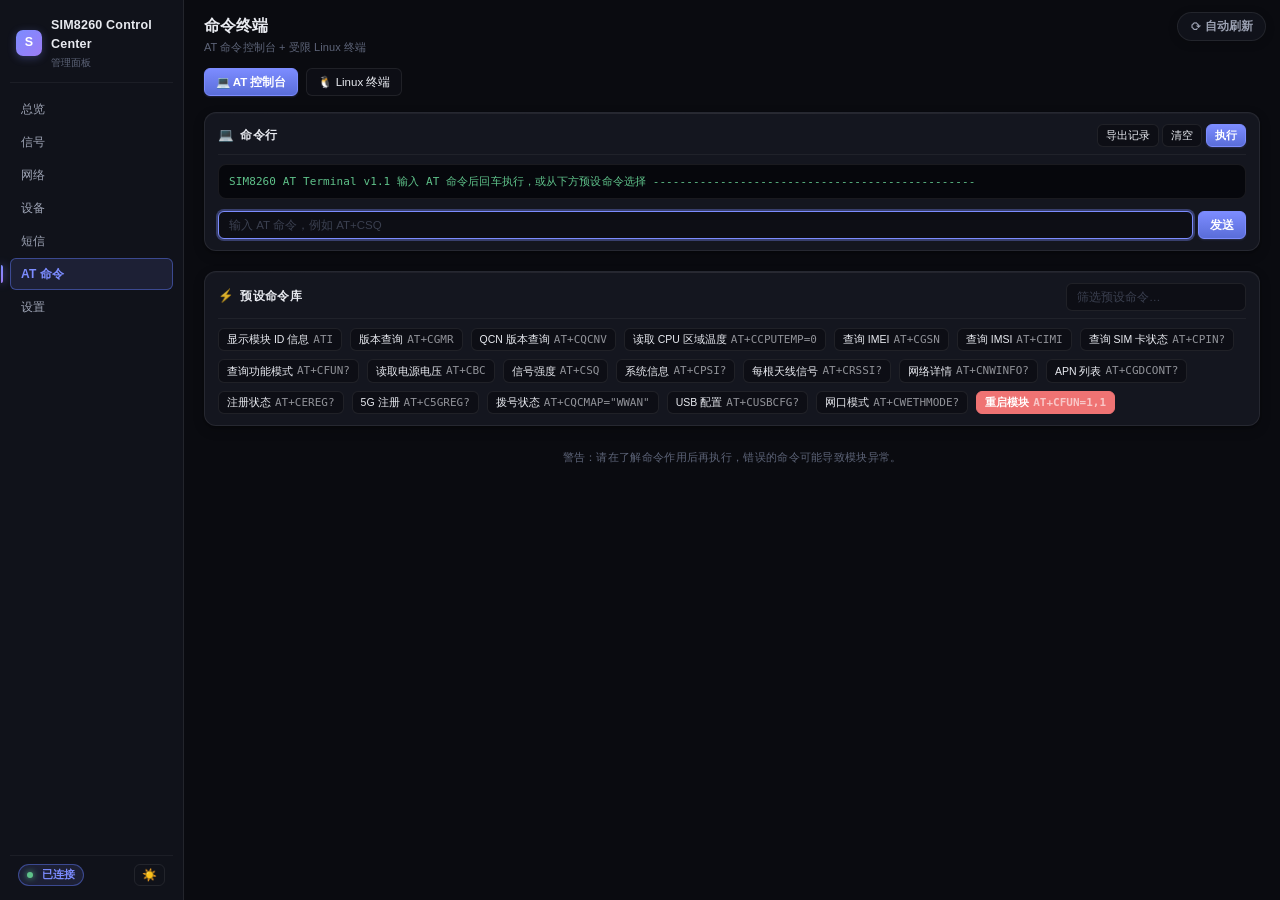
==== commit 8db174cb: "release: 1.0.6 稳定版源码快照 (branch release/1.0.6) - 以 orphan 分支提交,作为干净的 1.0.6 稳定版代码快照 - 内容来自已解压的 simcom-" ====
--- a/www/atcmd.html
+++ b/www/atcmd.html
@@ -5,7 +5,6 @@
   <meta name="viewport" content="width=device-width, initial-scale=1.0, viewport-fit=cover" />
   <title>AT 命令终端 · SIM8260</title>
   <script src="js/wb-theme.js"></script>
-  <script src="js/i18n.js"></script>
 <link rel="stylesheet" href="css/styles.css" />
 </head>
 <body>
@@ -132,9 +131,6 @@
 function appendText(html, cls = '') {
   const div = document.createElement('div');
   if (cls) div.className = cls;
-  // 终端里写进去的都是 AT 命令与模块原始响应，绝不能被语言切换改写
-  //（中文短信正文、中文运营商名会被翻掉，看到的就不是模块真实返回了）。
-  div.setAttribute('data-i18n-skip', '1');
   div.innerHTML = html;
   term.appendChild(div);
   term.scrollTop = term.scrollHeight;
@@ -167,12 +163,8 @@
   term.innerHTML = '<div class="prompt">Terminal cleared.</div>';
 }
 
-// 注意：必须转义引号。预设命令里带双引号（AT+CQCMAP="WWAN"、
-// AT+CSYSSEL="nr5g_band",79），不转义的话填进 title/onclick 属性时会把
-// 属性提前截断 —— 之前「拨号状态」按钮点了没反应就是这么来的。
 function escapeHtml(s) {
-  return String(s||'').replace(/&/g,'&amp;').replace(/</g,'&lt;').replace(/>/g,'&gt;')
-                      .replace(/"/g,'&quot;').replace(/'/g,'&#39;');
+  return String(s||'').replace(/&/g,'&amp;').replace(/</g,'&lt;').replace(/>/g,'&gt;');
 }
 
 // ---- 导出记录（下载为 txt）----
@@ -208,79 +200,23 @@
   { label: 'USB 配置', cmd: 'AT+CUSBCFG?' },
   { label: '网口模式', cmd: 'AT+CWETHMODE?' },
   { label: '重启模块', cmd: 'AT+CFUN=1,1', danger: true },
-
-  // ---- 拨号 / 数据业务 ----
-  { label: '拨号链路状态', cmd: 'AT$QCRMCALL?', note: '查询当前数据拨号连接状态' },
-  { label: '启动拨号', cmd: 'AT$QCRMCALL=1,1' },
-  { label: '断开拨号', cmd: 'AT$QCRMCALL=0,1', danger: true, confirm: true,
-    warn: '会立即断开数据连接，正在上网会掉线。' },
-  { label: 'PS 域附着状态', cmd: 'AT+CGATT?', note: '1 = 已附着到数据业务' },
-  { label: 'CS 域注册', cmd: 'AT+CREG?', note: '2G/3G 电路域注册；查 4G EPS 注册请用 AT+CEREG?（见上方「注册状态」）' },
-
-  // ---- USB 模式 ----
-  { label: '支持的 USB 模式', cmd: 'AT+CUSBCFG=?' },
-  { label: '切 RNDIS（电脑拨号）', cmd: 'AT+CUSBCFG=usbid,1e0e,901e', danger: true, confirm: true,
-    warn: 'USB 会重新枚举，当前 ADB / 网页连接可能中断，需重新连接。' },
-  { label: '切 9001（备份 QCN）', cmd: 'AT+CUSBCFG=usbid,1e0e,9001', danger: true, confirm: true,
-    warn: 'USB 会重新枚举，当前 ADB / 网页连接可能中断，需重新连接。' },
-  { label: '开启 ADB', cmd: 'AT+CUSBCFG=usbadb,1', danger: true, confirm: true,
-    warn: 'USB 会重新枚举，当前连接可能中断。' },
-
-  // ---- 锁网 / 锁频段 ----
-  { label: '锁 5G', cmd: 'AT+CNMP=71', danger: true, confirm: true,
-    warn: '锁定网络制式，若当地无 5G 覆盖会直接掉网。' },
-  { label: '锁 4G', cmd: 'AT+CNMP=38', danger: true, confirm: true,
-    warn: '锁定网络制式，若当地无 4G 覆盖会直接掉网。' },
-  { label: '锁 n79', cmd: 'AT+CSYSSEL="nr5g_band",79', danger: true, confirm: true,
-    warn: '锁定 5G 频段，频段不匹配会直接掉网。' },
-  { label: '解锁全部频段', cmd: 'AT+CSYSSEL', danger: true, confirm: true,
-    warn: '恢复全频段搜索。' },
-  { label: '查询 5G 支持频段', cmd: 'AT+CSYSSEL="nr5g_band"' },
-
-  // ---- 调试（危险，只载入不直发）----
-  { label: '写 IMEI（需先修改）', cmd: 'AT+SIMEI=000000000000000', danger: true, confirm: true, loadOnly: true,
-    warn: '写入 IMEI 是不可逆操作，且示例值是占位符（全 0）。直接发送会把 IMEI 写成无效值。' },
 ];
 
 function renderPresets() {
   const kw = (document.getElementById('preset-filter').value || '').trim().toLowerCase();
   const list = document.getElementById('preset-list');
   const items = presets.filter(p => !kw || p.label.toLowerCase().includes(kw) || p.cmd.toLowerCase().includes(kw));
-  // 用 data-idx + 事件绑定，不用内联 onclick：命令里含双引号时，内联写法会同时
-  // 截断 HTML 属性和 JS 字符串（旧的「拨号状态」按钮因此点了没反应）。
-  list.innerHTML = items.map((p, i) =>
-    '<button type="button" class="btn btn-sm ' + (p.danger ? 'btn-danger' : '') + '" data-idx="' + i + '" ' +
-    'title="' + escapeHtml(p.cmd + (p.note ? '  —  ' + p.note : '')) + '">' +
-    escapeHtml(p.label) +
-    ' <span style="opacity:.6;font-family:monospace;font-size:11px;">' + escapeHtml(p.cmd) + '</span></button>'
+  list.innerHTML = items.map(p =>
+    '<button class="btn btn-sm ' + (p.danger ? 'btn-danger' : '') + '" ' +
+    'title="' + escapeHtml(p.cmd) + '" onclick="runPreset(\'' + p.cmd.replace(/'/g, "\\'") + '\', \'' + escapeHtml(p.label) + '\')">' +
+    escapeHtml(p.label) + ' <span style="opacity:.6;font-family:monospace;font-size:11px;">' + escapeHtml(p.cmd) + '</span></button>'
   ).join('');
-  list.querySelectorAll('button[data-idx]').forEach(function (b) {
-    b.addEventListener('click', function () {
-      const p = items[parseInt(b.getAttribute('data-idx'), 10)];
-      if (p) handlePreset(p);
-    });
-  });
-}
-
-// 点击预设：默认直接发送；带 confirm 的先二次确认；带 loadOnly 的只载入输入框
-// （这类命令含占位值或不可逆，必须先改好再手动发）。
-function handlePreset(p) {
-  if (p.loadOnly) {
-    input.value = p.cmd;
-    input.focus();
-    appendText('<span style="color:#fbbf24">▸ ' + escapeHtml(p.label) +
-               ' 已载入输入框，请修改后再回车执行</span>');
-    return;
-  }
-  if (p.confirm) {
-    const msg = '确认执行？\n\n' + p.cmd + '\n\n' + (p.warn || '该操作会改变模块配置。');
-    if (!confirm(msg)) {
-      appendText('<span style="color:#64748b">▸ 已取消：' + escapeHtml(p.label) + '</span>');
-      return;
-    }
-  }
-  appendText('<span style="color:#60a5fa">▸ ' + escapeHtml(p.label) + '</span>');
-  runAt(p.cmd, p.cmd);
+}
+
+// 点击预设：直接发送（载入·直发）
+function runPreset(cmd, label) {
+  appendText('<span style="color:#60a5fa">▸ ' + escapeHtml(label) + '</span>');
+  runAt(cmd, cmd);
 }
 
 // ---- Tab 切换 ----
@@ -303,8 +239,6 @@
 function appendShell(html, cls = '') {
   const div = document.createElement('div');
   if (cls) div.className = cls;
-  // 同 appendText：Linux 终端输出是系统原文（中文路径、进程名等），不参与翻译。
-  div.setAttribute('data-i18n-skip', '1');
   div.innerHTML = html;
   shellTerm.appendChild(div);
   shellTerm.scrollTop = shellTerm.scrollHeight;
--- a/www/css/styles.css
+++ b/www/css/styles.css
@@ -240,25 +240,6 @@
   font-family: inherit;
 }
 .theme-toggle:hover { color: var(--primary); border-color: var(--border-accent); background: var(--primary-fade); }
-
-/* 语言切换（中 / EN），与主题按钮并列在顶栏 */
-.lang-toggle {
-  background: transparent;
-  border: 1px solid var(--border);
-  border-radius: var(--r-sm);
-  padding: 3px 8px;
-  font-size: 11.5px;
-  font-weight: 600;
-  letter-spacing: 0.3px;
-  color: var(--text-secondary);
-  cursor: pointer;
-  transition: all 0.12s var(--ease);
-  display: inline-flex; align-items: center; gap: 3px;
-  font-family: inherit;
-  min-width: 30px;
-  justify-content: center;
-}
-.lang-toggle:hover { color: var(--primary); border-color: var(--border-accent); background: var(--primary-fade); }
 
 /* 全局自动刷新开关（右上角浮动） */
 .auto-refresh {
